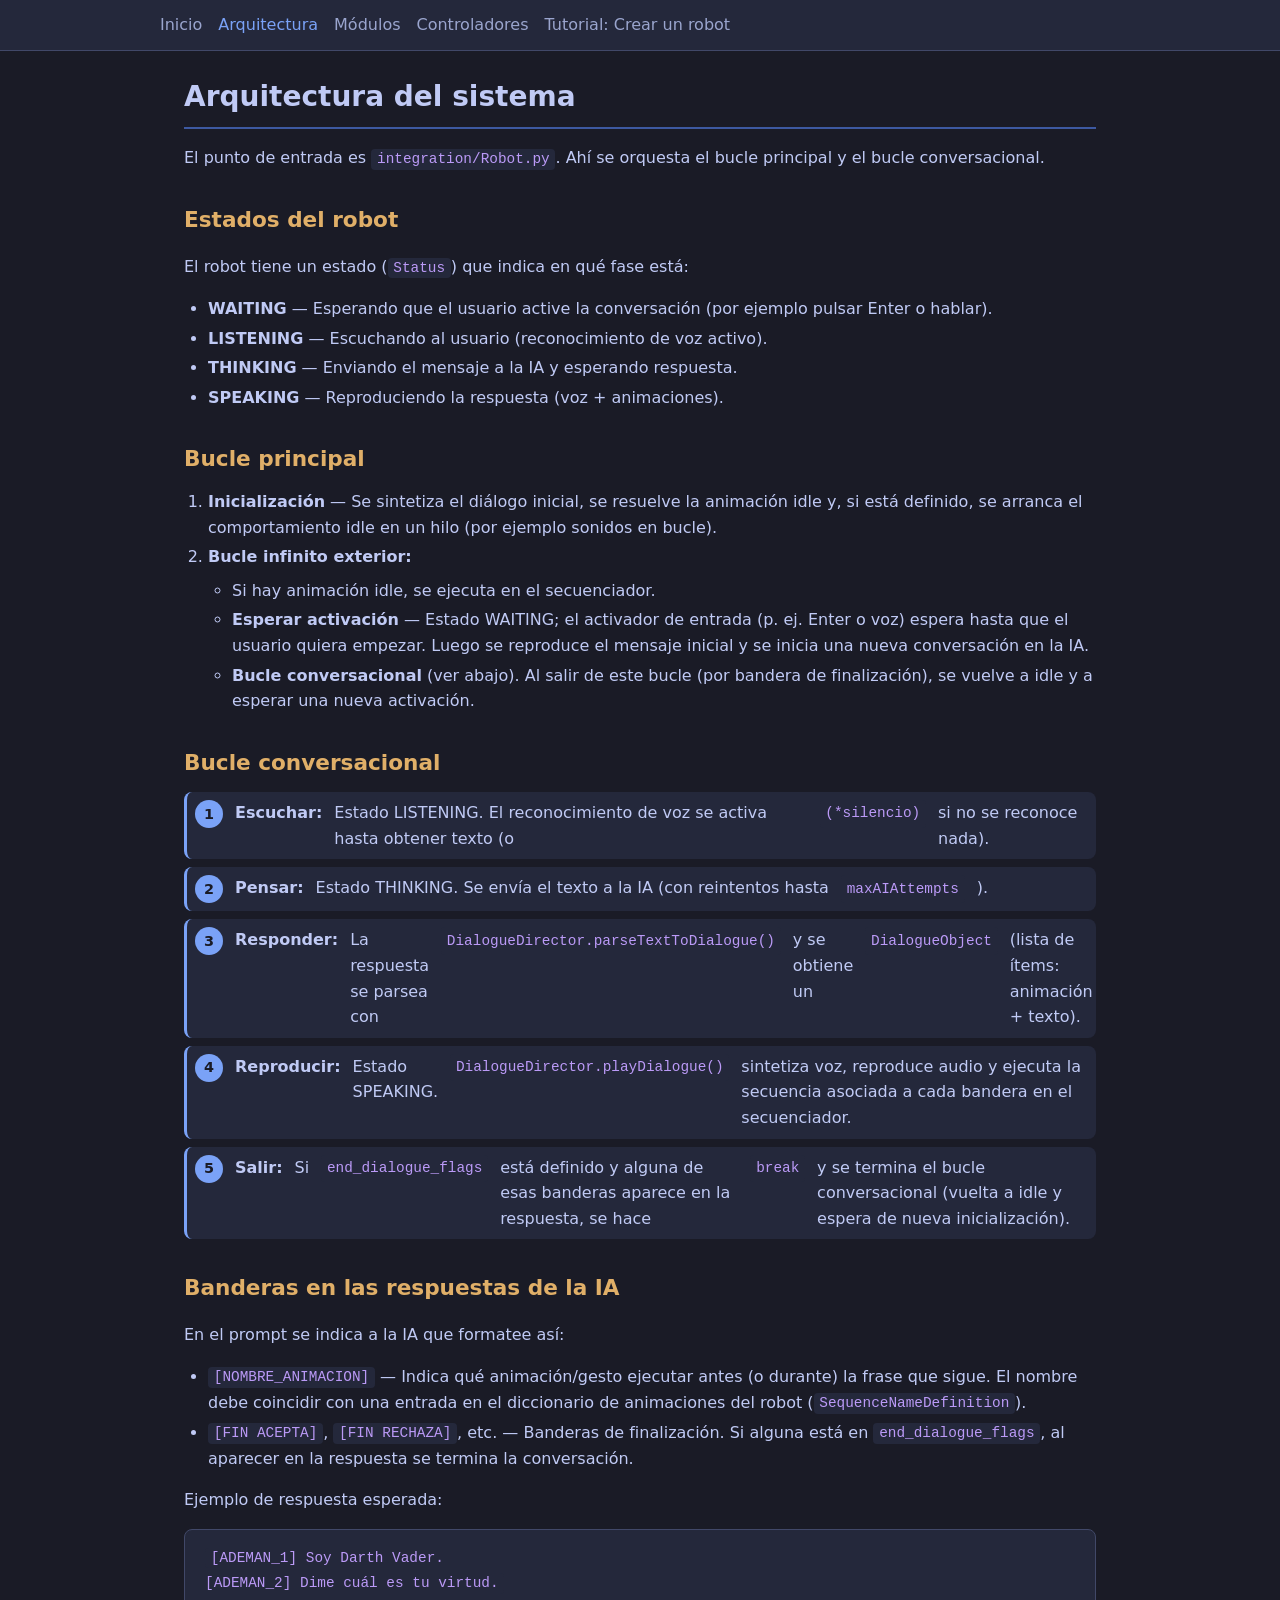
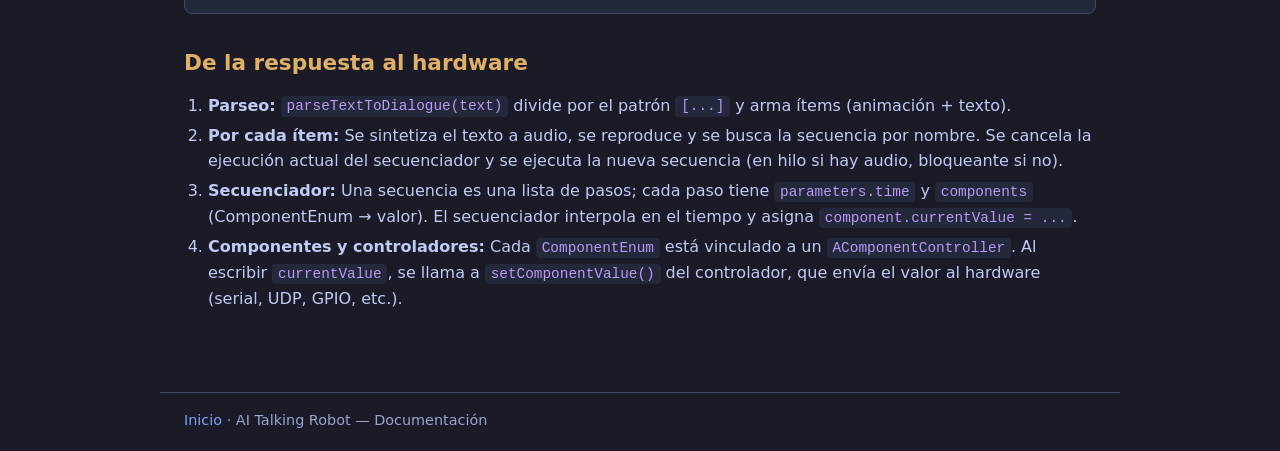
==== docs/arquitectura.html @ b93fe36e "Simple documentation" ====
<!DOCTYPE html>
<html lang="es">
<head>
  <meta charset="UTF-8">
  <meta name="viewport" content="width=device-width, initial-scale=1.0">
  <title>Arquitectura - AI Talking Robot</title>
  <link rel="stylesheet" href="estilos.css">
</head>
<body>
  <nav class="nav">
    <div class="nav-inner">
      <a href="index.html">Inicio</a>
      <a href="arquitectura.html" class="current">Arquitectura</a>
      <a href="modulos.html">Módulos</a>
      <a href="controladores.html">Controladores</a>
      <a href="tutorial-robot.html">Tutorial: Crear un robot</a>
    </div>
  </nav>

  <main class="container">
    <h1>Arquitectura del sistema</h1>
    <p>El punto de entrada es <code>integration/Robot.py</code>. Ahí se orquesta el bucle principal y el bucle conversacional.</p>

    <h2>Estados del robot</h2>
    <p>El robot tiene un estado (<code>Status</code>) que indica en qué fase está:</p>
    <ul>
      <li><strong>WAITING</strong> — Esperando que el usuario active la conversación (por ejemplo pulsar Enter o hablar).</li>
      <li><strong>LISTENING</strong> — Escuchando al usuario (reconocimiento de voz activo).</li>
      <li><strong>THINKING</strong> — Enviando el mensaje a la IA y esperando respuesta.</li>
      <li><strong>SPEAKING</strong> — Reproduciendo la respuesta (voz + animaciones).</li>
    </ul>

    <h2>Bucle principal</h2>
    <ol>
      <li><strong>Inicialización</strong> — Se sintetiza el diálogo inicial, se resuelve la animación idle y, si está definido, se arranca el comportamiento idle en un hilo (por ejemplo sonidos en bucle).</li>
      <li><strong>Bucle infinito exterior:</strong>
        <ul>
          <li>Si hay animación idle, se ejecuta en el secuenciador.</li>
          <li><strong>Esperar activación</strong> — Estado WAITING; el activador de entrada (p. ej. Enter o voz) espera hasta que el usuario quiera empezar. Luego se reproduce el mensaje inicial y se inicia una nueva conversación en la IA.</li>
          <li><strong>Bucle conversacional</strong> (ver abajo). Al salir de este bucle (por bandera de finalización), se vuelve a idle y a esperar una nueva activación.</li>
        </ul>
      </li>
    </ol>

    <h2>Bucle conversacional</h2>
    <div class="flow-step"><span class="flow-num">1</span> <strong>Escuchar:</strong> Estado LISTENING. El reconocimiento de voz se activa hasta obtener texto (o <code>(*silencio)</code> si no se reconoce nada).</div>
    <div class="flow-step"><span class="flow-num">2</span> <strong>Pensar:</strong> Estado THINKING. Se envía el texto a la IA (con reintentos hasta <code>maxAIAttempts</code>).</div>
    <div class="flow-step"><span class="flow-num">3</span> <strong>Responder:</strong> La respuesta se parsea con <code>DialogueDirector.parseTextToDialogue()</code> y se obtiene un <code>DialogueObject</code> (lista de ítems: animación + texto).</div>
    <div class="flow-step"><span class="flow-num">4</span> <strong>Reproducir:</strong> Estado SPEAKING. <code>DialogueDirector.playDialogue()</code> sintetiza voz, reproduce audio y ejecuta la secuencia asociada a cada bandera en el secuenciador.</div>
    <div class="flow-step"><span class="flow-num">5</span> <strong>Salir:</strong> Si <code>end_dialogue_flags</code> está definido y alguna de esas banderas aparece en la respuesta, se hace <code>break</code> y se termina el bucle conversacional (vuelta a idle y espera de nueva inicialización).</div>

    <h2>Banderas en las respuestas de la IA</h2>
    <p>En el prompt se indica a la IA que formatee así:</p>
    <ul>
      <li><code>[NOMBRE_ANIMACION]</code> — Indica qué animación/gesto ejecutar antes (o durante) la frase que sigue. El nombre debe coincidir con una entrada en el diccionario de animaciones del robot (<code>SequenceNameDefinition</code>).</li>
      <li><code>[FIN ACEPTA]</code>, <code>[FIN RECHAZA]</code>, etc. — Banderas de finalización. Si alguna está en <code>end_dialogue_flags</code>, al aparecer en la respuesta se termina la conversación.</li>
    </ul>
    <p>Ejemplo de respuesta esperada:</p>
    <pre class="card" style="white-space: pre-wrap;"><code>[ADEMAN_1] Soy Darth Vader.
[ADEMAN_2] Dime cuál es tu virtud.</code></pre>

    <h2>De la respuesta al hardware</h2>
    <ol>
      <li><strong>Parseo:</strong> <code>parseTextToDialogue(text)</code> divide por el patrón <code>[...]</code> y arma ítems (animación + texto).</li>
      <li><strong>Por cada ítem:</strong> Se sintetiza el texto a audio, se reproduce y se busca la secuencia por nombre. Se cancela la ejecución actual del secuenciador y se ejecuta la nueva secuencia (en hilo si hay audio, bloqueante si no).</li>
      <li><strong>Secuenciador:</strong> Una secuencia es una lista de pasos; cada paso tiene <code>parameters.time</code> y <code>components</code> (ComponentEnum → valor). El secuenciador interpola en el tiempo y asigna <code>component.currentValue = ...</code>.</li>
      <li><strong>Componentes y controladores:</strong> Cada <code>ComponentEnum</code> está vinculado a un <code>AComponentController</code>. Al escribir <code>currentValue</code>, se llama a <code>setComponentValue()</code> del controlador, que envía el valor al hardware (serial, UDP, GPIO, etc.).</li>
    </ol>
  </main>

  <footer class="container footer">
    <a href="index.html">Inicio</a> · AI Talking Robot — Documentación
  </footer>
</body>
</html>
---- docs/estilos.css ----
/* Documentación AI Talking Robot - Estilos */

:root {
  --bg: #1a1b26;
  --bg-card: #24283b;
  --fg: #c0caf5;
  --fg-muted: #9aa5ce;
  --accent: #7aa2f7;
  --accent-soft: #3d59a1;
  --green: #9ece6a;
  --yellow: #e0af68;
  --red: #f7768e;
  --purple: #bb9af7;
  --border: #414868;
  --radius: 8px;
  --font-sans: 'Segoe UI', system-ui, sans-serif;
  --font-mono: 'Consolas', 'Monaco', monospace;
}

* {
  box-sizing: border-box;
}

body {
  margin: 0;
  font-family: var(--font-sans);
  background: var(--bg);
  color: var(--fg);
  line-height: 1.6;
  font-size: 16px;
}

a {
  color: var(--accent);
  text-decoration: none;
}

a:hover {
  text-decoration: underline;
}

/* Navegación */
.nav {
  background: var(--bg-card);
  border-bottom: 1px solid var(--border);
  padding: 0.75rem 1.5rem;
  position: sticky;
  top: 0;
  z-index: 10;
}

.nav-inner {
  max-width: 960px;
  margin: 0 auto;
  display: flex;
  flex-wrap: wrap;
  gap: 1rem;
  align-items: center;
}

.nav a {
  color: var(--fg-muted);
  font-weight: 500;
}

.nav a:hover {
  color: var(--accent);
}

.nav .current {
  color: var(--accent);
}

/* Contenedor principal */
.container {
  max-width: 960px;
  margin: 0 auto;
  padding: 1.5rem;
}

/* Títulos */
h1 {
  font-size: 1.75rem;
  margin-top: 0;
  margin-bottom: 1rem;
  color: var(--fg);
  border-bottom: 2px solid var(--accent-soft);
  padding-bottom: 0.5rem;
}

h2 {
  font-size: 1.35rem;
  margin-top: 2rem;
  margin-bottom: 0.75rem;
  color: var(--yellow);
}

h3 {
  font-size: 1.1rem;
  margin-top: 1.25rem;
  margin-bottom: 0.5rem;
  color: var(--green);
}

/* Bloques de código y rutas */
code, .path {
  font-family: var(--font-mono);
  font-size: 0.9em;
  background: var(--bg-card);
  padding: 0.15em 0.4em;
  border-radius: 4px;
  color: var(--purple);
}

.path {
  display: inline-block;
  margin: 0.25rem 0;
}

/* Listas */
ul, ol {
  margin: 0.5rem 0;
  padding-left: 1.5rem;
}

li {
  margin: 0.25rem 0;
}

/* Tarjetas / secciones destacadas */
.card {
  background: var(--bg-card);
  border: 1px solid var(--border);
  border-radius: var(--radius);
  padding: 1rem 1.25rem;
  margin: 1rem 0;
}

.card h3 {
  margin-top: 0;
}

/* Tablas */
table {
  width: 100%;
  border-collapse: collapse;
  margin: 1rem 0;
  font-size: 0.95rem;
}

th, td {
  border: 1px solid var(--border);
  padding: 0.5rem 0.75rem;
  text-align: left;
}

th {
  background: var(--accent-soft);
  color: var(--bg);
  font-weight: 600;
}

tr:nth-child(even) {
  background: rgba(36, 40, 59, 0.5);
}

/* Diagrama de flujo simplificado */
.flow-step {
  display: flex;
  align-items: flex-start;
  gap: 0.75rem;
  margin: 0.5rem 0;
  padding: 0.5rem;
  background: var(--bg-card);
  border-radius: var(--radius);
  border-left: 3px solid var(--accent);
}

.flow-num {
  flex-shrink: 0;
  width: 1.75rem;
  height: 1.75rem;
  background: var(--accent);
  color: var(--bg);
  border-radius: 50%;
  display: flex;
  align-items: center;
  justify-content: center;
  font-weight: bold;
  font-size: 0.9rem;
}

/* Pie de página */
.footer {
  margin-top: 3rem;
  padding-top: 1rem;
  border-top: 1px solid var(--border);
  font-size: 0.9rem;
  color: var(--fg-muted);
}

/* Utilidades */
.mt-1 { margin-top: 0.5rem; }
.mt-2 { margin-top: 1rem; }
.mb-0 { margin-bottom: 0; }
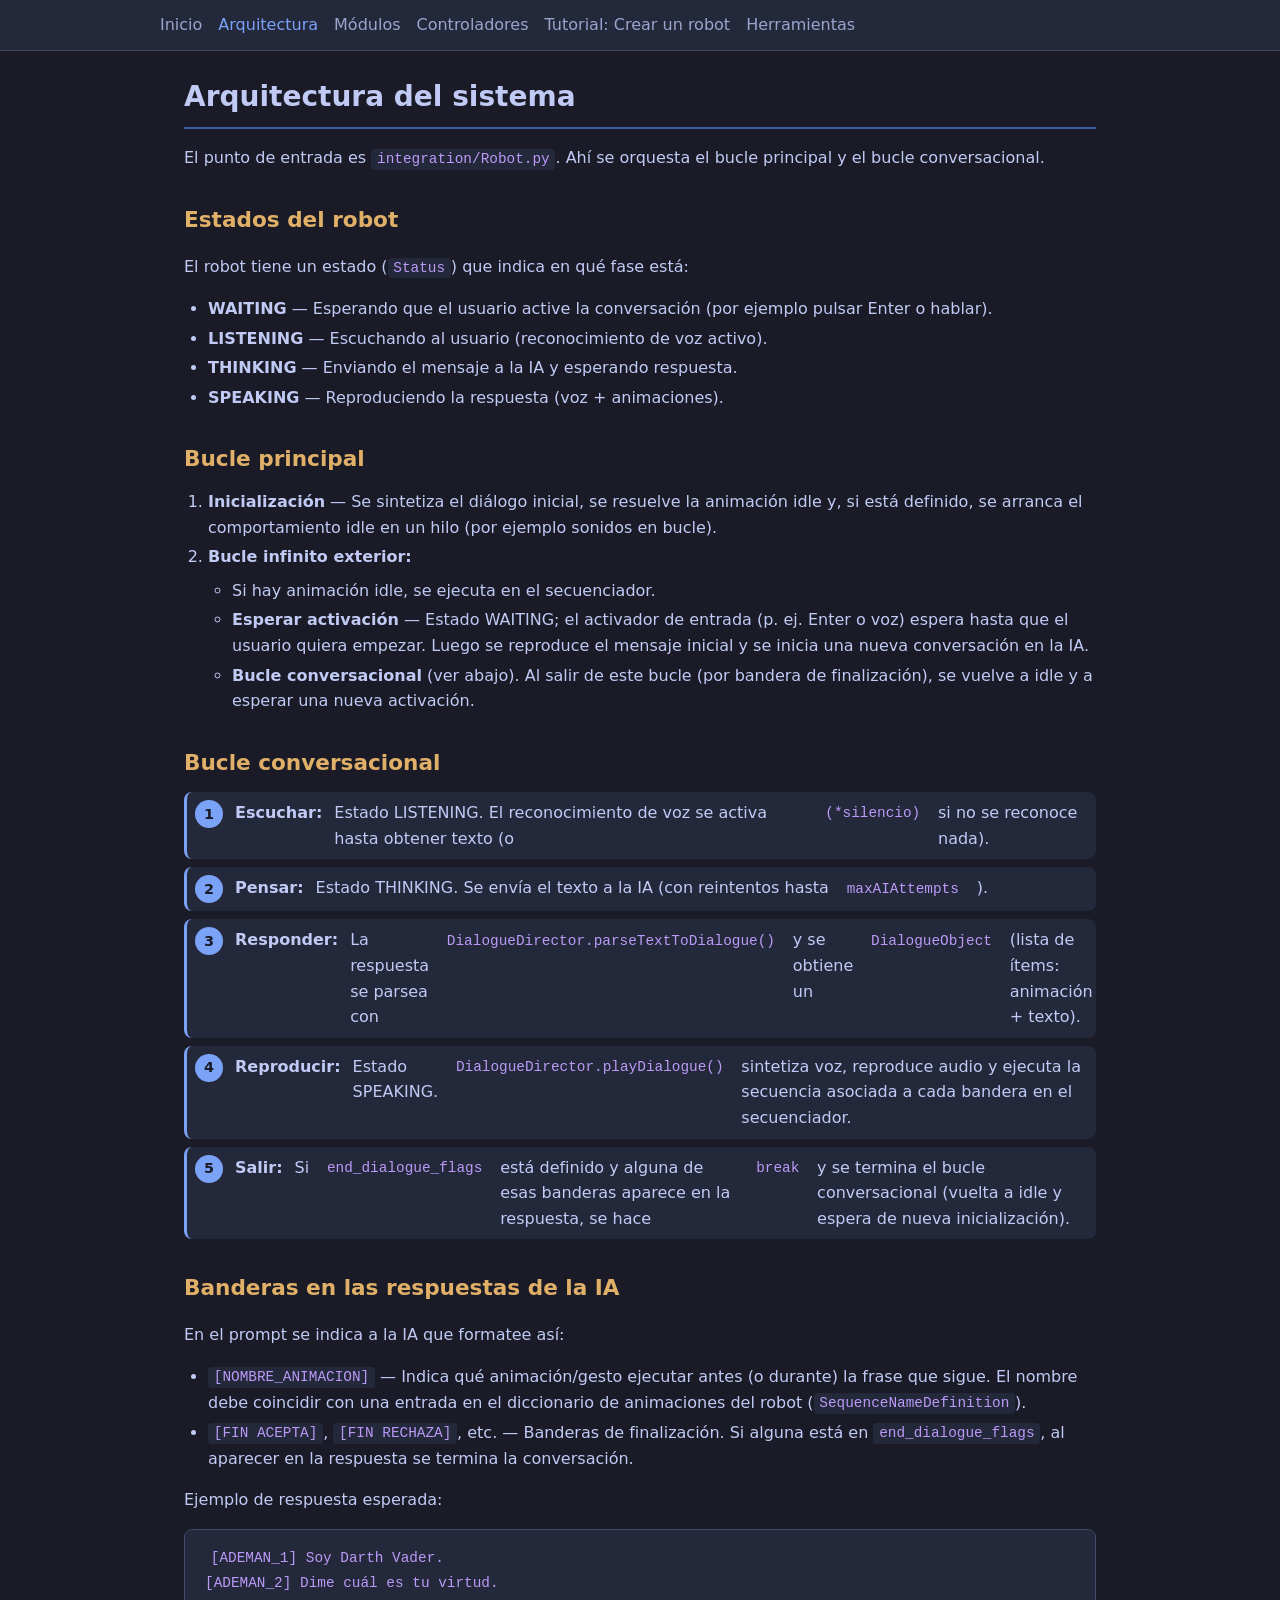
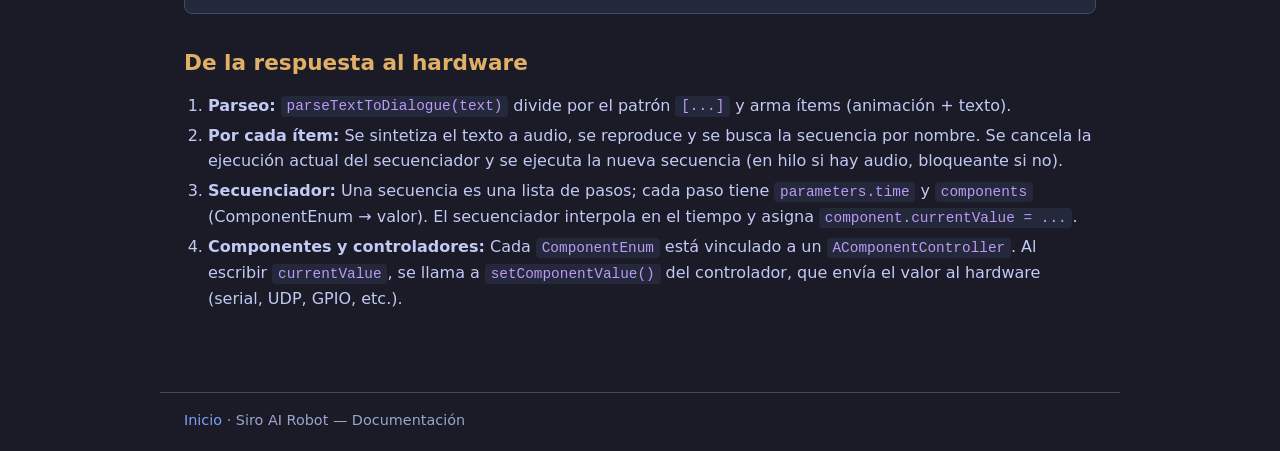
==== commit c0058f9f: "Added documentation for tools" ====
--- a/docs/arquitectura.html
+++ b/docs/arquitectura.html
@@ -14,6 +14,7 @@
       <a href="modulos.html">Módulos</a>
       <a href="controladores.html">Controladores</a>
       <a href="tutorial-robot.html">Tutorial: Crear un robot</a>
+      <a href="herramientas.html">Herramientas</a>
     </div>
   </nav>
 
@@ -69,7 +70,7 @@
   </main>
 
   <footer class="container footer">
-    <a href="index.html">Inicio</a> · AI Talking Robot — Documentación
+    <a href="index.html">Inicio</a> · Siro AI Robot — Documentación
   </footer>
 </body>
 </html>
